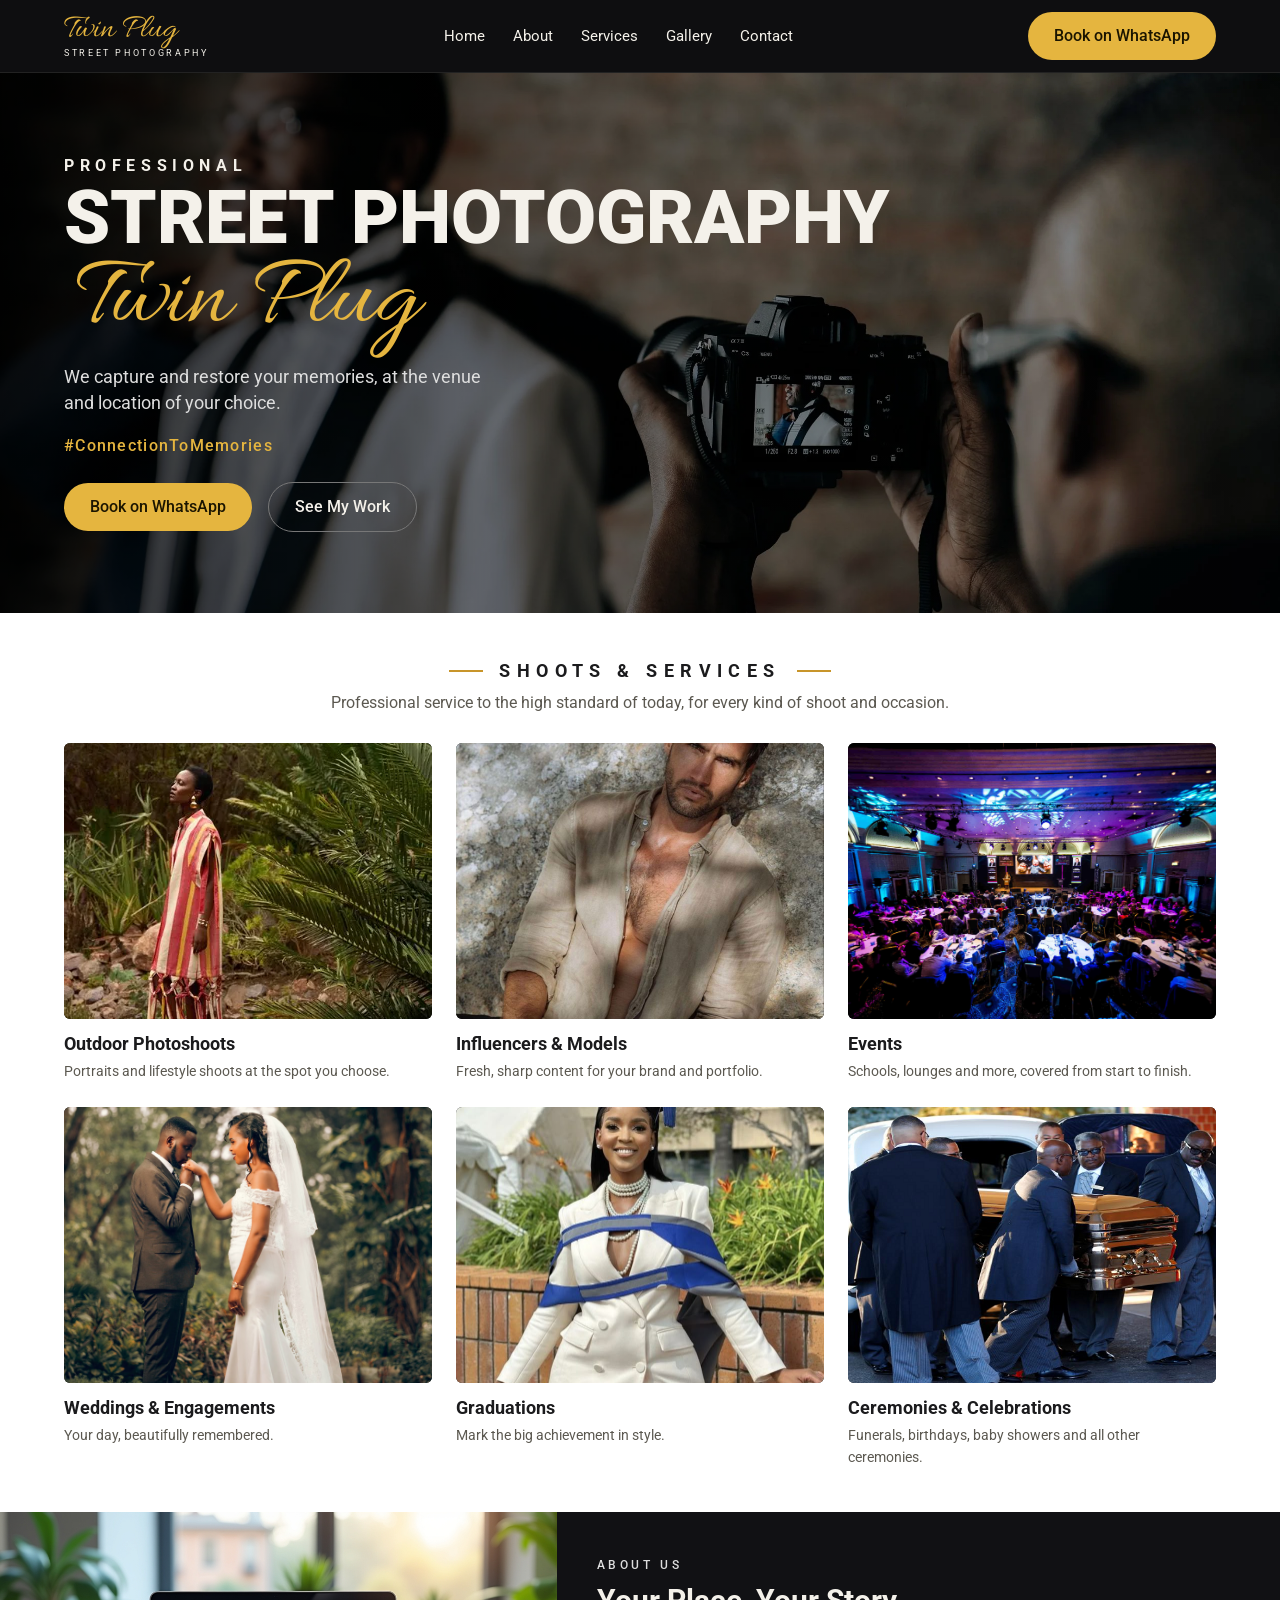
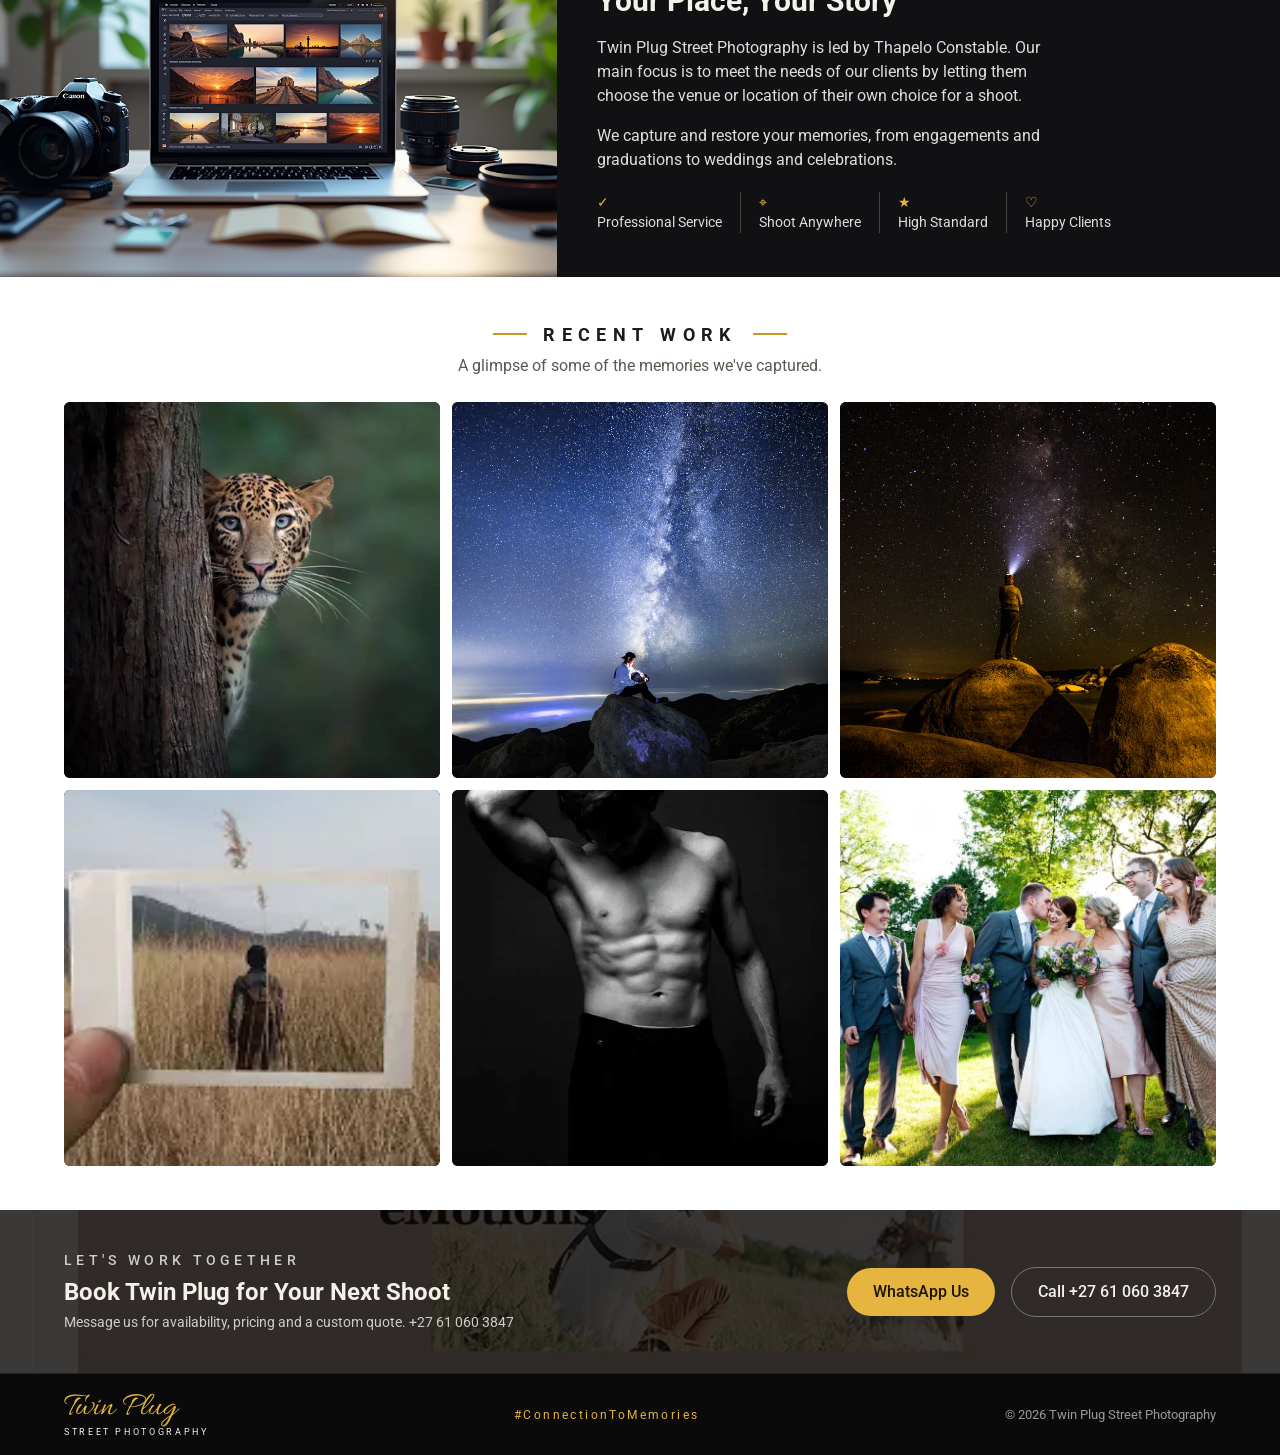
==== index.html @ e0d802ea "Rename iindex.html to index.html" ====
<!DOCTYPE html>
<html lang="en">
<head>
<meta charset="utf-8">
<meta name="viewport" content="width=device-width, initial-scale=1, viewport-fit=cover">
<title>Twin Plug Street Photography | #ConnectionToMemories</title>
<meta name="description" content="Twin Plug Street Photography: outdoor photoshoots, events, weddings, graduations and ceremonies at the venue of your choice.">
<link rel="stylesheet" href="https://fonts.googleapis.com/css2?family=Allura&family=Roboto:wght@400;500;700;900&display=swap">
<link rel="stylesheet" href="style.css">
</head>
<body>
<!-- Every <figure class="slot"> is an image space. Put your photo in the images/ folder with the file name shown in data-file. -->
<header><div class="wrap nav">
<a href="#home" class="logo" aria-label="Twin Plug Street Photography"><span class="script">Twin Plug</span><small>STREET PHOTOGRAPHY</small></a>
<button class="menu" aria-label="Menu" aria-expanded="false">Menu</button>
<nav id="nav"><ul>
<li><a href="#home">Home</a></li><li><a href="#about">About</a></li><li><a href="#services">Services</a></li><li><a href="#gallery">Gallery</a></li><li><a href="#contact">Contact</a></li>
</ul></nav>
<a class="btn" href="https://wa.me/27610603847?text=Hi%20Twin%20Plug%2C%20I%27d%20like%20to%20book%20a%20shoot." target="_blank" rel="noopener">Book on WhatsApp</a>
</div></header>

<section class="hero" id="home">
<figure class="slot hero-bg" data-file="hero.jpg"><img src="hero.jpg" alt="Twin Plug Street Photography at work"></figure>
<div class="wrap hero-text">
<p class="kicker">PROFESSIONAL</p>
<h1>STREET PHOTOGRAPHY</h1>
<span class="script">Twin Plug</span>
<p class="lead">We capture and restore your memories, at the venue and location of your choice.</p>
<p class="hash">#ConnectionToMemories</p>
<div class="cta-row"><a class="btn" href="https://wa.me/27610603847?text=Hi%20Twin%20Plug%2C%20I%27d%20like%20to%20book%20a%20shoot." target="_blank" rel="noopener">Book on WhatsApp</a><a class="btn ghost" href="#gallery">See My Work</a></div>
</div></section>

<section class="light" id="services"><div class="wrap">
<h2 class="title">SHOOTS &amp; SERVICES</h2>
<p class="sub">Professional service to the high standard of today, for every kind of shoot and occasion.</p>
<div class="cards">
<article class="card"><figure class="slot" data-file="service-outdoor.jpg"><img src="service-outdoor.jpg" alt="Outdoor photoshoot"></figure><h3>Outdoor Photoshoots</h3><p>Portraits and lifestyle shoots at the spot you choose.</p></article>
<article class="card"><figure class="slot" data-file="service-influencers.jpg"><img src="service-influencers.jpg" alt="Influencer and model shoot"></figure><h3>Influencers &amp; Models</h3><p>Fresh, sharp content for your brand and portfolio.</p></article>
<article class="card"><figure class="slot" data-file="service-events.jpg"><img src="service-events.jpg" alt="Event coverage"></figure><h3>Events</h3><p>Schools, lounges and more, covered from start to finish.</p></article>
<article class="card"><figure class="slot" data-file="service-weddings.jpg"><img src="service-weddings.jpg" alt="Wedding and engagement photos"></figure><h3>Weddings &amp; Engagements</h3><p>Your day, beautifully remembered.</p></article>
<article class="card"><figure class="slot" data-file="service-graduations.jpg"><img src="service-graduations.jpg" alt="Graduation photos"></figure><h3>Graduations</h3><p>Mark the big achievement in style.</p></article>
<article class="card"><figure class="slot" data-file="service-ceremonies.jpg"><img src="service-ceremonies.jpg" alt="Ceremony and celebration photos"></figure><h3>Ceremonies &amp; Celebrations</h3><p>Funerals, birthdays, baby showers and all other ceremonies.</p></article>
</div></div></section>

<section id="about">
<figure class="slot about-img" data-file="about.jpg"><img src="about.jpg" alt="Thapelo Constable, photographer"></figure>
<div class="about-body">
<p class="eyebrow">ABOUT US</p>
<h2>Your Place, Your Story</h2>
<p>Twin Plug Street Photography is led by Thapelo Constable. Our main focus is to meet the needs of our clients by letting them choose the venue or location of their own choice for a shoot.</p>
<p>We capture and restore your memories, from engagements and graduations to weddings and celebrations.</p>
<div class="feat"><div><b>✓</b>Professional Service</div><div><b>⌖</b>Shoot Anywhere</div><div><b>★</b>High Standard</div><div><b>♡</b>Happy Clients</div></div>
</div></section>

<section class="light" id="gallery"><div class="wrap">
<h2 class="title">RECENT WORK</h2>
<p class="sub">A glimpse of some of the memories we've captured.</p>
<div class="tiles">
<figure class="slot" data-file="gallery-1.jpg"><img src="gallery-1.jpg" alt="Gallery photo 1"></figure>
<figure class="slot" data-file="gallery-2.jpg"><img src="gallery-2.jpg" alt="Gallery photo 2"></figure>
<figure class="slot" data-file="gallery-3.jpg"><img src="gallery-3.jpg" alt="Gallery photo 3"></figure>
<figure class="slot" data-file="gallery-4.jpg"><img src="gallery-4.jpg" alt="Gallery photo 4"></figure>
<figure class="slot" data-file="gallery-5.jpg"><img src="gallery-5.jpg" alt="Gallery photo 5"></figure>
<figure class="slot" data-file="gallery-6.jpg"><img src="gallery-6.jpg" alt="Gallery photo 6"></figure>
</div></div></section>

<section id="contact">
<figure class="slot cta-bg" data-file="contact-bg.jpg"><img src="contact-bg.jpg" alt=""></figure>
<div class="wrap book">
<div><p class="eyebrow">LET'S WORK TOGETHER</p><h2>Book Twin Plug for Your Next Shoot</h2><p>Message us for availability, pricing and a custom quote. +27 61 060 3847</p></div>
<div class="cta-row"><a class="btn" href="https://wa.me/27610603847?text=Hi%20Twin%20Plug%2C%20I%27d%20like%20a%20quote." target="_blank" rel="noopener">WhatsApp Us</a><a class="btn ghost" href="tel:+27610603847">Call +27 61 060 3847</a></div>
</div></section>

<footer><div class="wrap foot">
<a href="#home" class="logo"><span class="script">Twin Plug</span><small>STREET PHOTOGRAPHY</small></a>
<div class="tag">#ConnectionToMemories</div>
<p class="copy">&copy; <span id="year">2026</span> Twin Plug Street Photography</p>
</div></footer>
<script src="script.js"></script>
</body>
</html>
---- style.css ----
:root{--bg:#0f0f11;--gold:#e5b53f;--gold2:#c8952a;--text:#f4f1ea;--light:#fff;--ink2:#5b5850;box-sizing:border-box;padding-top:env(safe-area-inset-top,0px);padding-bottom:env(safe-area-inset-bottom,0px)}
html{scroll-behavior:smooth;scroll-padding-top:80px}
*,*::before,*::after{box-sizing:inherit}
body{margin:0;background:var(--bg);color:var(--text);font-family:Roboto,Arial,sans-serif;line-height:1.5}
a{color:inherit;text-decoration:none}
a:focus-visible,button:focus-visible{outline:2px solid var(--gold);outline-offset:3px}
h1,h2,h3,p{margin-top:0}
.script{font-family:Allura,"Brush Script MT",cursive;color:var(--gold)}
.wrap{max-width:1200px;margin:0 auto;padding:0 24px}

/* Image slots: shows a dashed placeholder until the image file exists */
.slot{position:relative;margin:0;overflow:hidden;background:#1c1c1f;border-radius:6px}
.slot img{position:absolute;inset:0;width:100%;height:100%;object-fit:cover;display:block}
.slot.empty img{display:none}
.slot.empty::before{content:"Add image\A" attr(data-file);white-space:pre;position:absolute;inset:10px;display:grid;place-items:center;text-align:center;border:2px dashed var(--gold2);border-radius:6px;color:var(--gold);font-size:.8rem;letter-spacing:.05em}

header{position:sticky;top:0;z-index:10;background:rgba(15,15,17,.95);backdrop-filter:blur(8px);border-bottom:1px solid #222}
.nav{display:flex;align-items:center;justify-content:space-between;gap:16px;height:72px}
.logo{display:flex;flex-direction:column;line-height:1}
.logo .script{font-size:2.1rem}
.logo small{font-size:.55rem;letter-spacing:.3em;margin-top:2px}
nav ul{display:flex;gap:28px;list-style:none;margin:0;padding:0}
nav a{font-size:.95rem;padding:6px 0;border-bottom:2px solid transparent}
nav a:hover{border-color:var(--gold);color:var(--gold)}
.btn{display:inline-flex;align-items:center;gap:8px;background:var(--gold);color:#1b1500;font-weight:500;padding:12px 26px;border-radius:99px;border:0;cursor:pointer;font-size:1rem}
.btn:hover{background:#f0c44f}
.btn.ghost{background:transparent;color:var(--text);border:1px solid #777}
.btn.ghost:hover{border-color:var(--gold);color:var(--gold)}
.menu{display:none;background:none;border:1px solid #444;color:var(--text);border-radius:8px;padding:8px 12px}
.cta-row{display:flex;flex-wrap:wrap;gap:16px;align-items:center;margin-top:24px}

.hero{position:relative;min-height:540px;display:flex;align-items:center;overflow:hidden;background:#0b0b0c}
.hero-bg{position:absolute;inset:0;border-radius:0}
.hero::after{content:"";position:absolute;inset:0;background:linear-gradient(90deg,rgba(0,0,0,.85),rgba(0,0,0,.35) 60%,rgba(0,0,0,.1))}
.hero-text{position:relative;z-index:2;padding-top:56px;padding-bottom:56px;width:100%}
.kicker{letter-spacing:.35em;font-weight:700;margin:0}
.hero h1{margin:4px 0 0;font-size:clamp(2.4rem,7vw,4.6rem);font-weight:900;line-height:1}
.hero .script{display:block;font-size:clamp(3.6rem,10vw,6.4rem);line-height:.9;margin:0 0 16px 12px}
.lead{max-width:440px;color:#ddd;font-size:1.1rem}
.hash{color:var(--gold);font-weight:500;letter-spacing:.08em;margin:0}

.light{background:var(--light);color:#1b1b1d}
.title{display:flex;align-items:center;justify-content:center;gap:16px;margin:0;letter-spacing:.35em;font-size:1.15rem;font-weight:700;text-align:center}
.title::before,.title::after{content:"";width:34px;height:2px;background:var(--gold2);flex:none}
.sub{text-align:center;color:var(--ink2);margin:6px 0 0}
#services{padding:44px 0}
.cards{display:grid;grid-template-columns:repeat(3,1fr);gap:24px;margin-top:28px}
.card .slot{aspect-ratio:4/3}
.card h3{margin:12px 0 4px;font-size:1.1rem}
.card p{margin:0;font-size:.9rem;color:var(--ink2)}

#about{background:#111114;display:grid;grid-template-columns:minmax(0,1fr) minmax(0,1.3fr)}
.about-img{min-height:340px;border-radius:0}
.about-body{padding:44px 40px}
.about-body h2{margin:4px 0 12px;font-size:1.9rem}
.about-body p{max-width:480px;color:#ddd}
.eyebrow{color:var(--gold);letter-spacing:.3em;font-size:.75rem;font-weight:500;margin:0}
.feat{display:flex;flex-wrap:wrap;gap:12px 0;margin-top:20px}
.feat div{padding:0 18px;border-left:1px solid #444;font-size:.85rem;color:#ddd}
.feat div:first-child{border:0;padding-left:0}
.feat b{display:block;color:var(--gold);font-weight:500}

#gallery{padding:44px 0}
.tiles{display:grid;grid-template-columns:repeat(3,1fr);gap:12px;margin-top:24px}
.tiles .slot{aspect-ratio:1}

#contact{position:relative;background:#0d0b09;overflow:hidden}
.cta-bg{position:absolute;inset:0;border-radius:0}
#contact::after{content:"";position:absolute;inset:0;background:rgba(10,8,5,.8)}
.book{position:relative;z-index:2;display:flex;align-items:center;justify-content:space-between;gap:20px;flex-wrap:wrap;padding:40px 24px}
.book h2{margin:2px 0;font-size:1.5rem}
.book p{margin:0;font-size:.9rem;color:#ccc}
.book .cta-row{margin:0}

footer{background:#0a0a0b;border-top:1px solid #222}
.foot{display:flex;align-items:center;justify-content:space-between;gap:16px;flex-wrap:wrap;padding:18px 24px}
.foot .tag{color:var(--gold);letter-spacing:.2em;font-size:.75rem}
.copy{margin:0;font-size:.8rem;color:#999}

@media(max-width:1000px){.cards{grid-template-columns:repeat(2,1fr)}#about{grid-template-columns:1fr}.about-img{min-height:260px}}
@media(max-width:760px){nav{display:none;position:absolute;top:72px;left:0;right:0;background:var(--bg);padding:12px 24px;border-bottom:1px solid #222}nav.open{display:block}nav ul{flex-direction:column;gap:6px}.menu{display:block}.nav>.btn{display:none}.cards{grid-template-columns:1fr}.tiles{grid-template-columns:repeat(2,1fr)}.about-body{padding:28px 24px}.hero{min-height:460px}}
@media(prefers-reduced-motion:reduce){html{scroll-behavior:auto}}
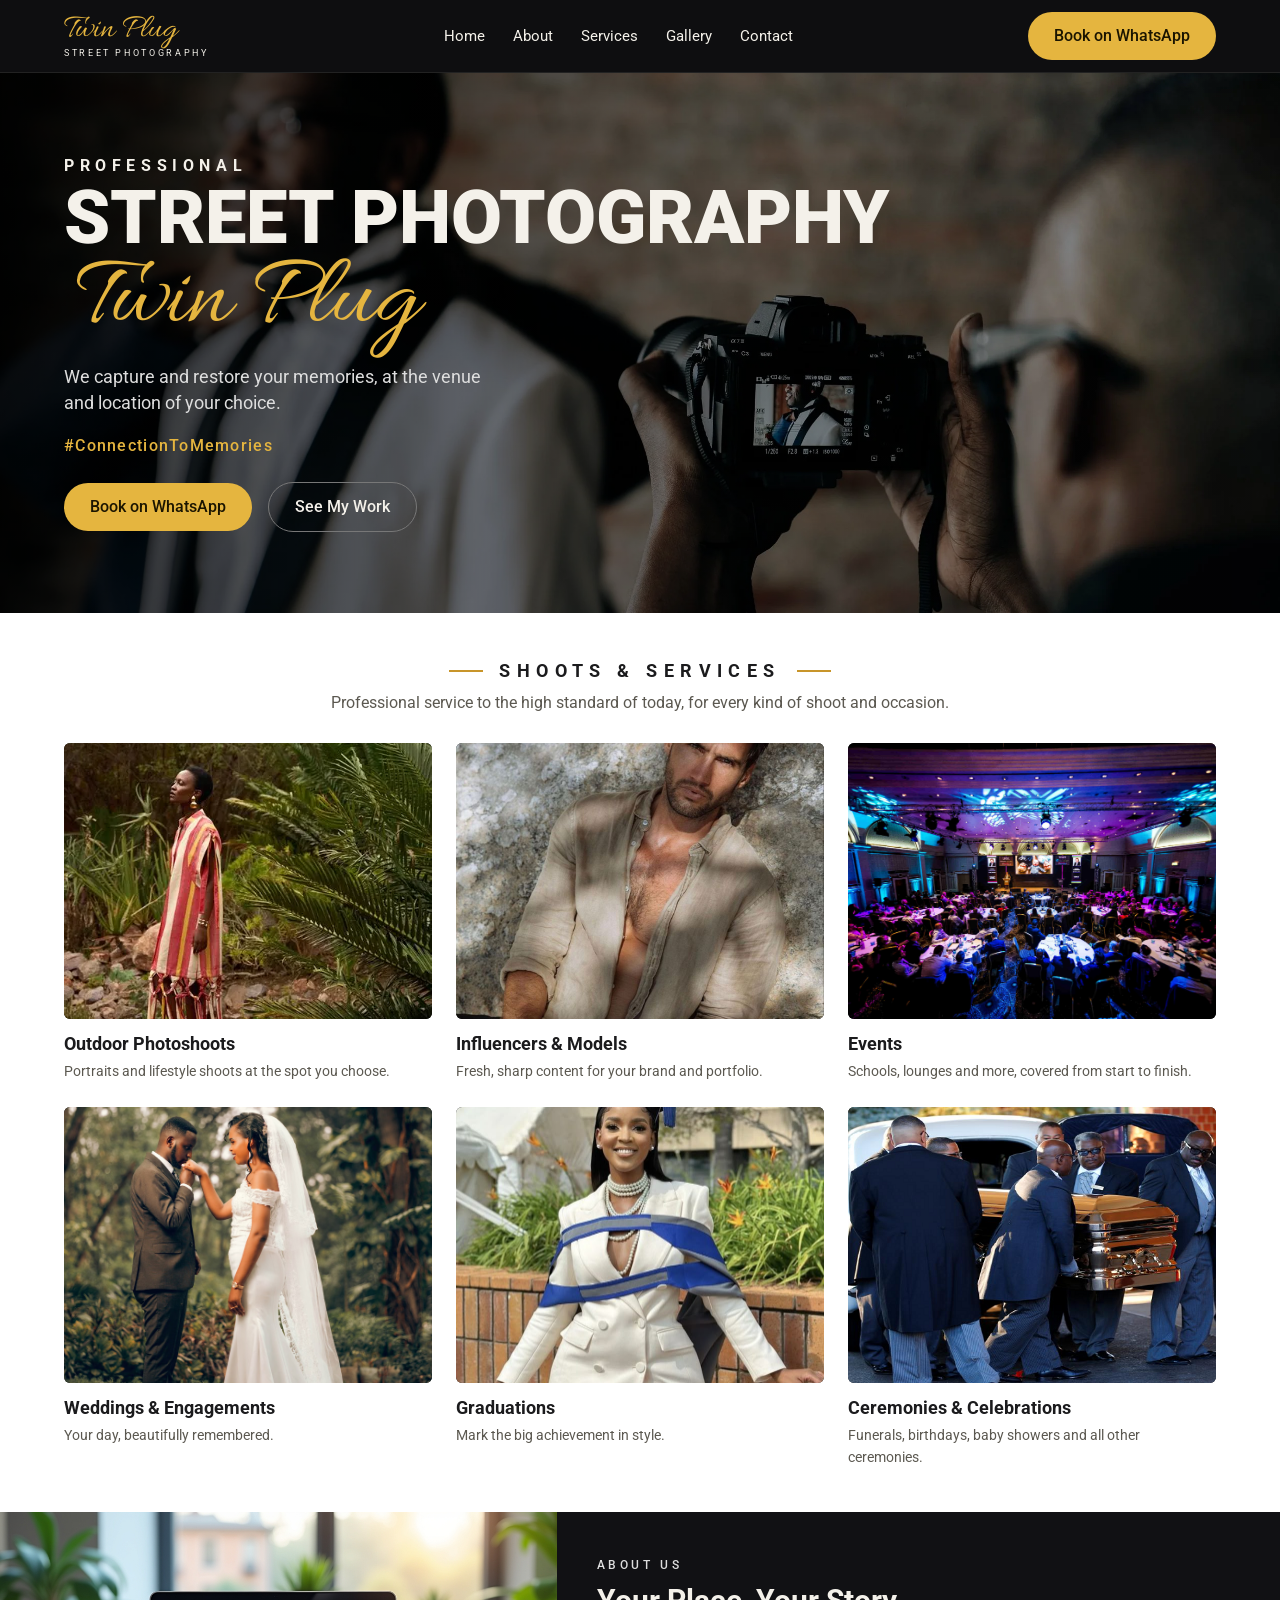
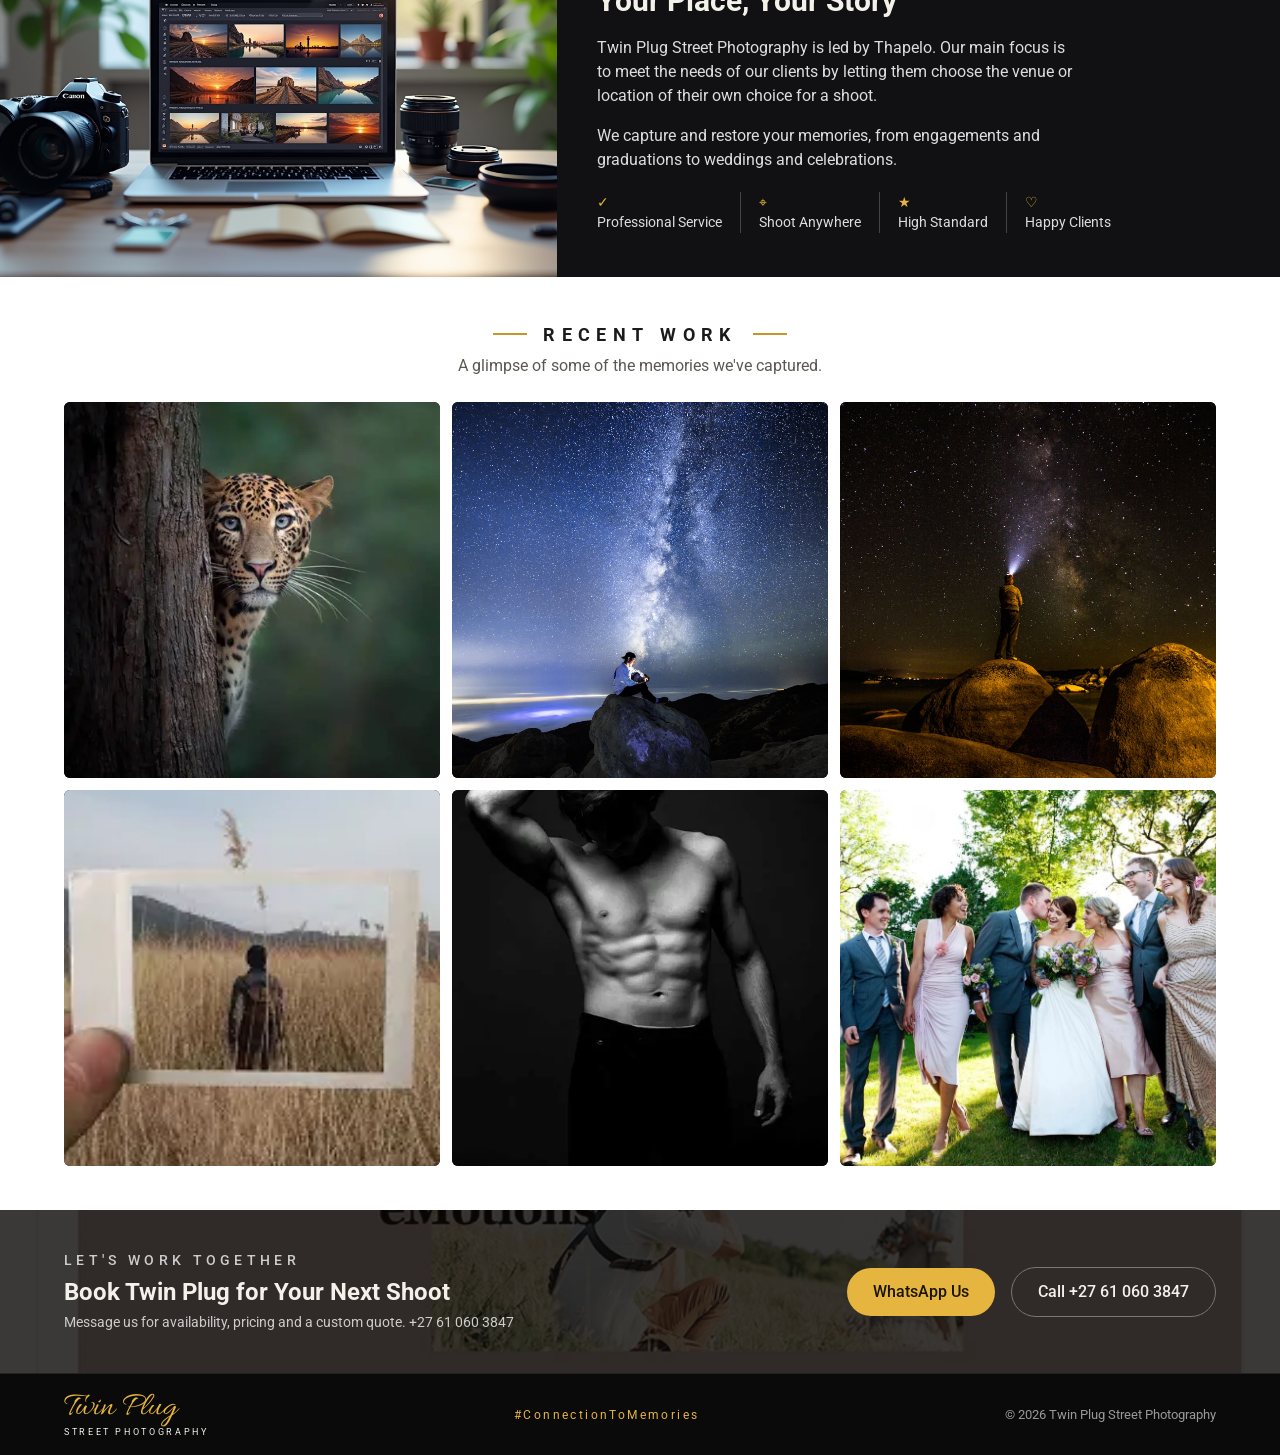
==== commit c751c135: "Thapelo Constable to Thapelo" ====
--- a/index.html
+++ b/index.html
@@ -47,7 +47,7 @@
 <div class="about-body">
 <p class="eyebrow">ABOUT US</p>
 <h2>Your Place, Your Story</h2>
-<p>Twin Plug Street Photography is led by Thapelo Constable. Our main focus is to meet the needs of our clients by letting them choose the venue or location of their own choice for a shoot.</p>
+<p>Twin Plug Street Photography is led by Thapelo. Our main focus is to meet the needs of our clients by letting them choose the venue or location of their own choice for a shoot.</p>
 <p>We capture and restore your memories, from engagements and graduations to weddings and celebrations.</p>
 <div class="feat"><div><b>✓</b>Professional Service</div><div><b>⌖</b>Shoot Anywhere</div><div><b>★</b>High Standard</div><div><b>♡</b>Happy Clients</div></div>
 </div></section>
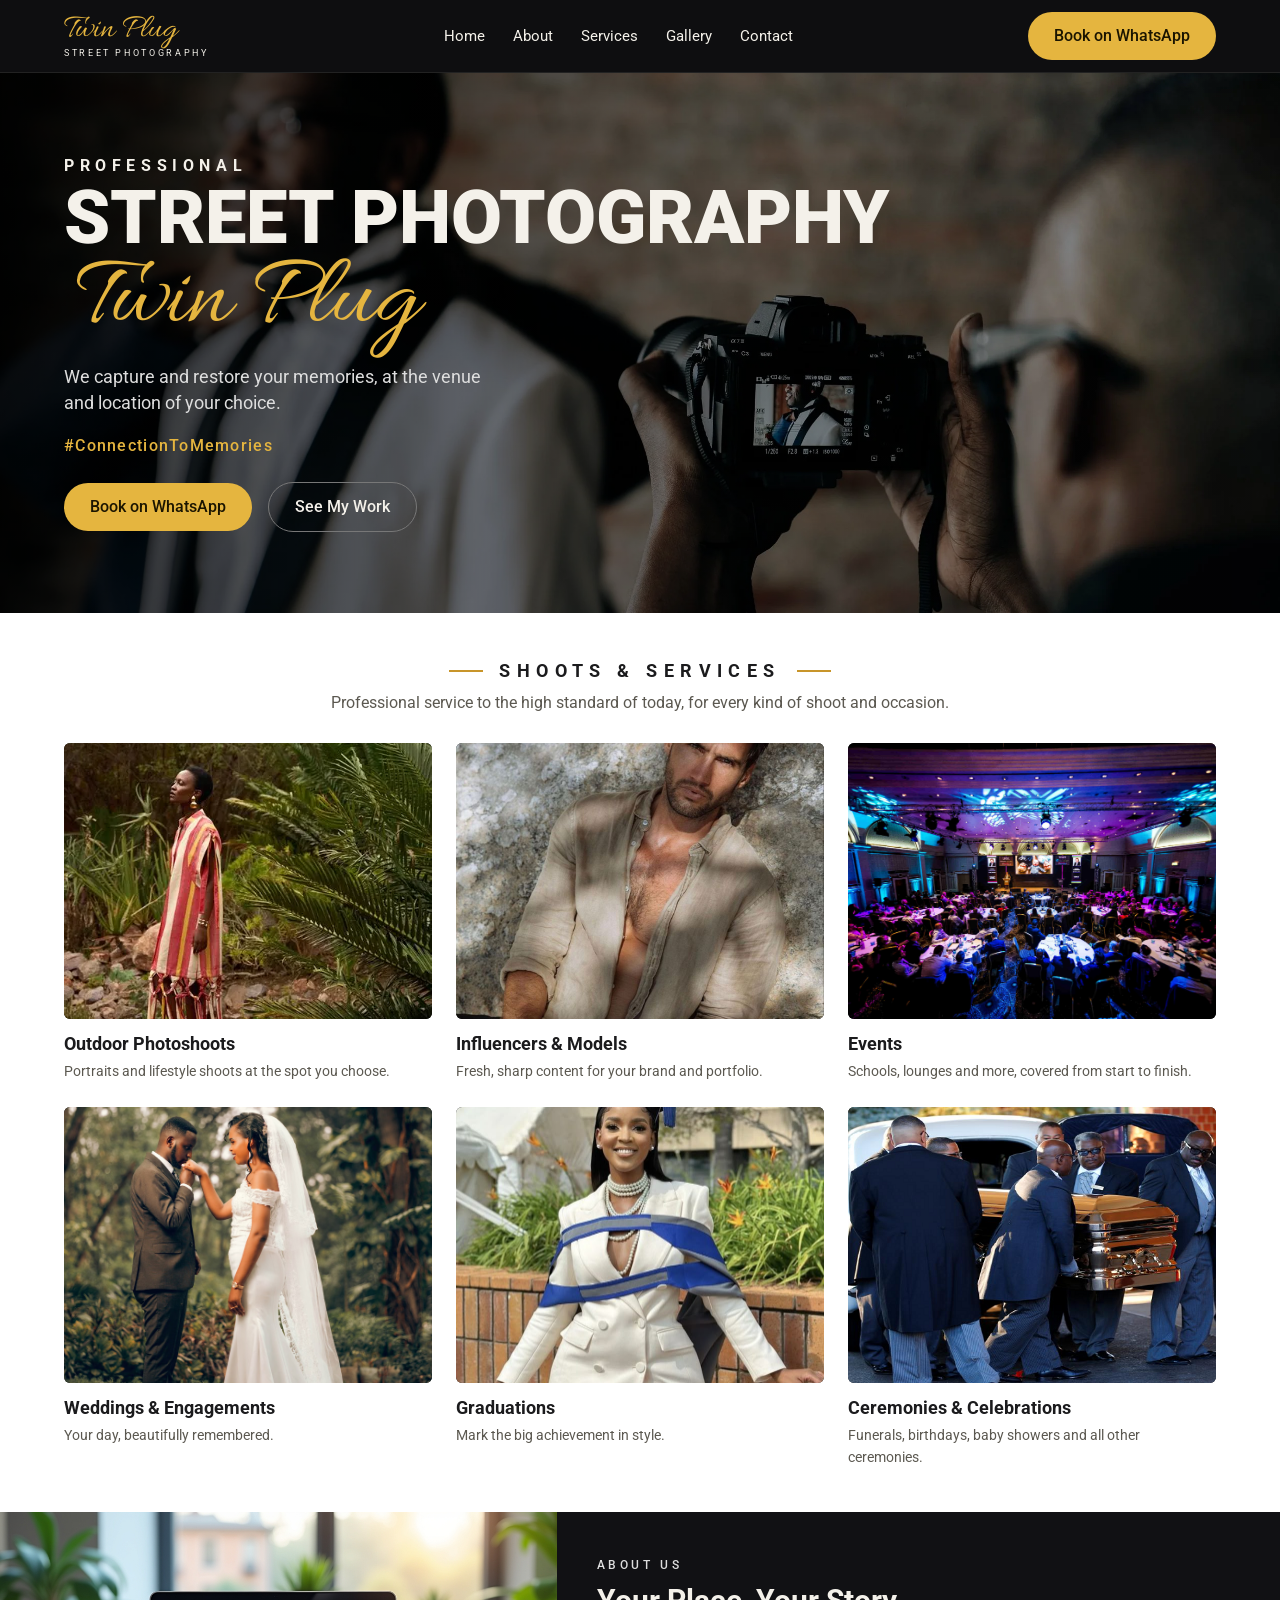
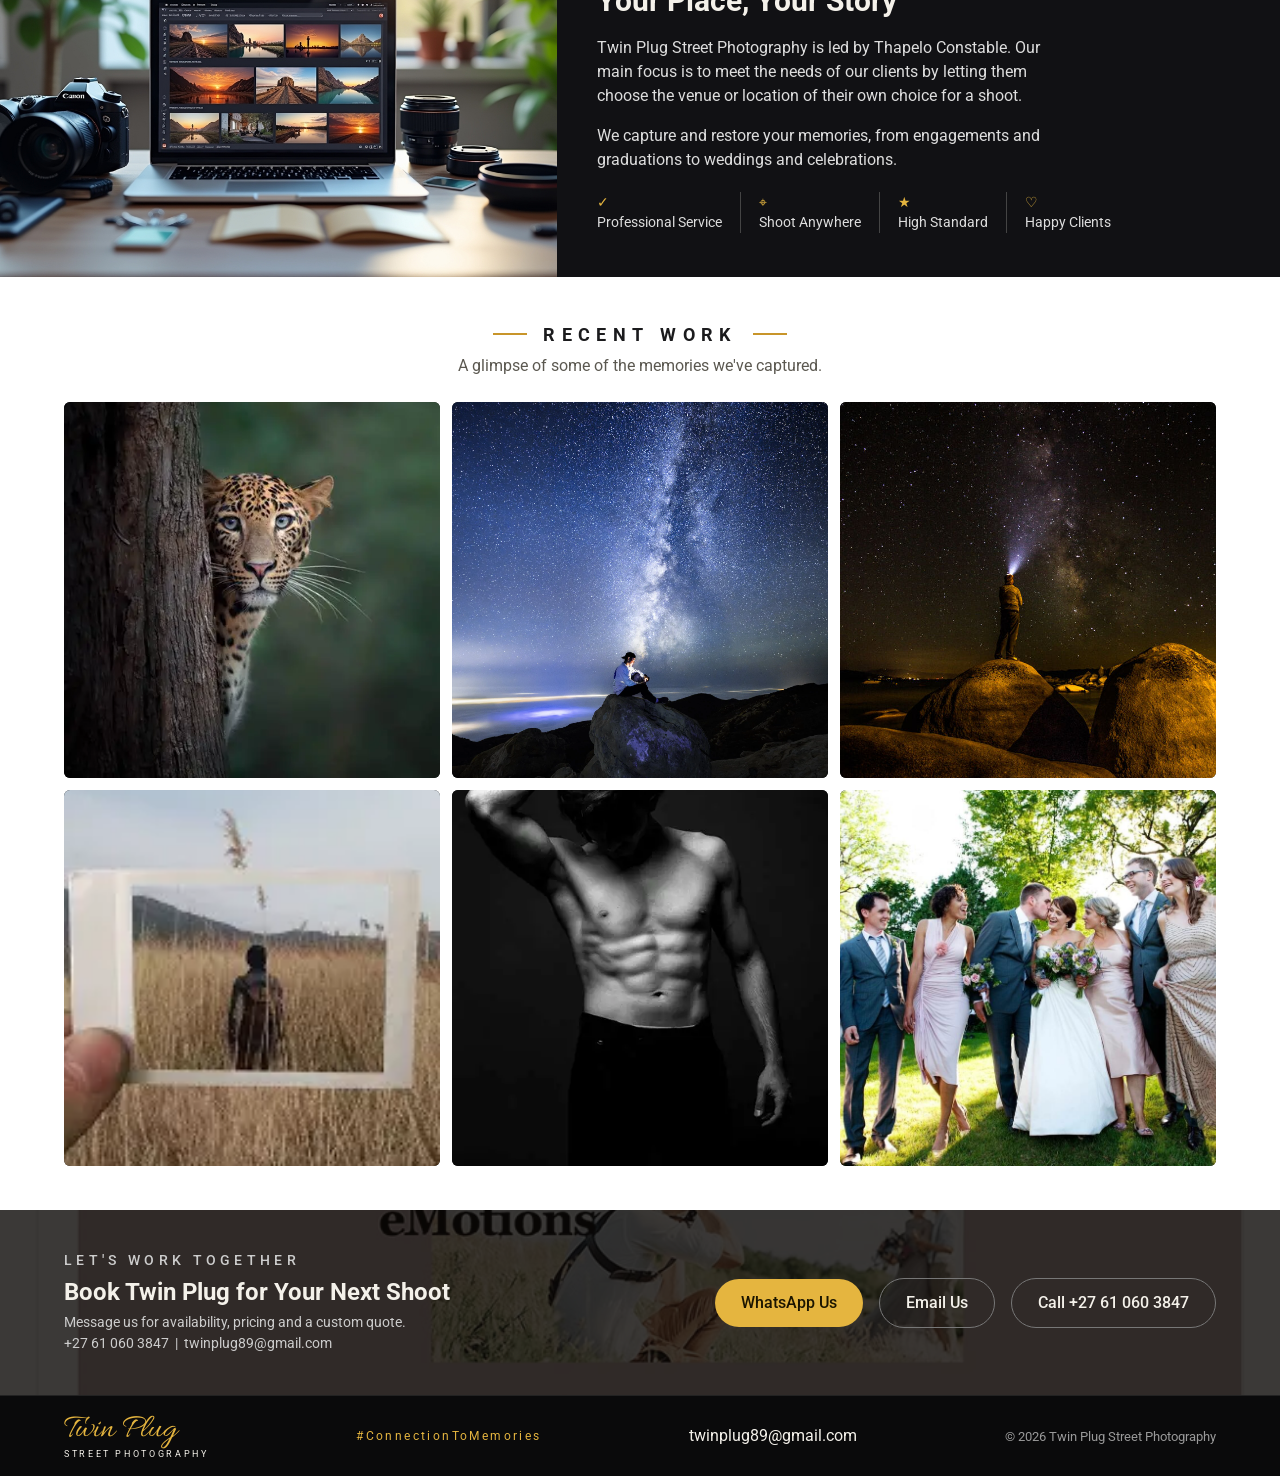
==== commit f3691c62: "update the email" ====
--- a/index.html
+++ b/index.html
@@ -47,7 +47,7 @@
 <div class="about-body">
 <p class="eyebrow">ABOUT US</p>
 <h2>Your Place, Your Story</h2>
-<p>Twin Plug Street Photography is led by Thapelo. Our main focus is to meet the needs of our clients by letting them choose the venue or location of their own choice for a shoot.</p>
+<p>Twin Plug Street Photography is led by Thapelo Constable. Our main focus is to meet the needs of our clients by letting them choose the venue or location of their own choice for a shoot.</p>
 <p>We capture and restore your memories, from engagements and graduations to weddings and celebrations.</p>
 <div class="feat"><div><b>✓</b>Professional Service</div><div><b>⌖</b>Shoot Anywhere</div><div><b>★</b>High Standard</div><div><b>♡</b>Happy Clients</div></div>
 </div></section>
@@ -67,13 +67,14 @@
 <section id="contact">
 <figure class="slot cta-bg" data-file="contact-bg.jpg"><img src="contact-bg.jpg" alt=""></figure>
 <div class="wrap book">
-<div><p class="eyebrow">LET'S WORK TOGETHER</p><h2>Book Twin Plug for Your Next Shoot</h2><p>Message us for availability, pricing and a custom quote. +27 61 060 3847</p></div>
-<div class="cta-row"><a class="btn" href="https://wa.me/27610603847?text=Hi%20Twin%20Plug%2C%20I%27d%20like%20a%20quote." target="_blank" rel="noopener">WhatsApp Us</a><a class="btn ghost" href="tel:+27610603847">Call +27 61 060 3847</a></div>
+<div><p class="eyebrow">LET'S WORK TOGETHER</p><h2>Book Twin Plug for Your Next Shoot</h2><p>Message us for availability, pricing and a custom quote.</p><p class="contact-lines">+27 61 060 3847 &nbsp;|&nbsp; <a class="mail" href="mailto:twinplug89@gmail.com">twinplug89@gmail.com</a></p></div>
+<div class="cta-row"><a class="btn" href="https://wa.me/27610603847?text=Hi%20Twin%20Plug%2C%20I%27d%20like%20a%20quote." target="_blank" rel="noopener">WhatsApp Us</a><a class="btn ghost" href="mailto:twinplug89@gmail.com?subject=Shoot%20Enquiry%20-%20Twin%20Plug&amp;body=Hi%20Twin%20Plug%2C%0A%0AI%27d%20like%20to%20enquire%20about%20a%20shoot.%0A%0ADate%3A%0ALocation%3A%0AType%20of%20shoot%3A%0A">Email Us</a><a class="btn ghost" href="tel:+27610603847">Call +27 61 060 3847</a></div>
 </div></section>
 
 <footer><div class="wrap foot">
 <a href="#home" class="logo"><span class="script">Twin Plug</span><small>STREET PHOTOGRAPHY</small></a>
 <div class="tag">#ConnectionToMemories</div>
+<a class="mail foot-mail" href="mailto:twinplug89@gmail.com">twinplug89@gmail.com</a>
 <p class="copy">&copy; <span id="year">2026</span> Twin Plug Street Photography</p>
 </div></footer>
 <script src="script.js"></script>
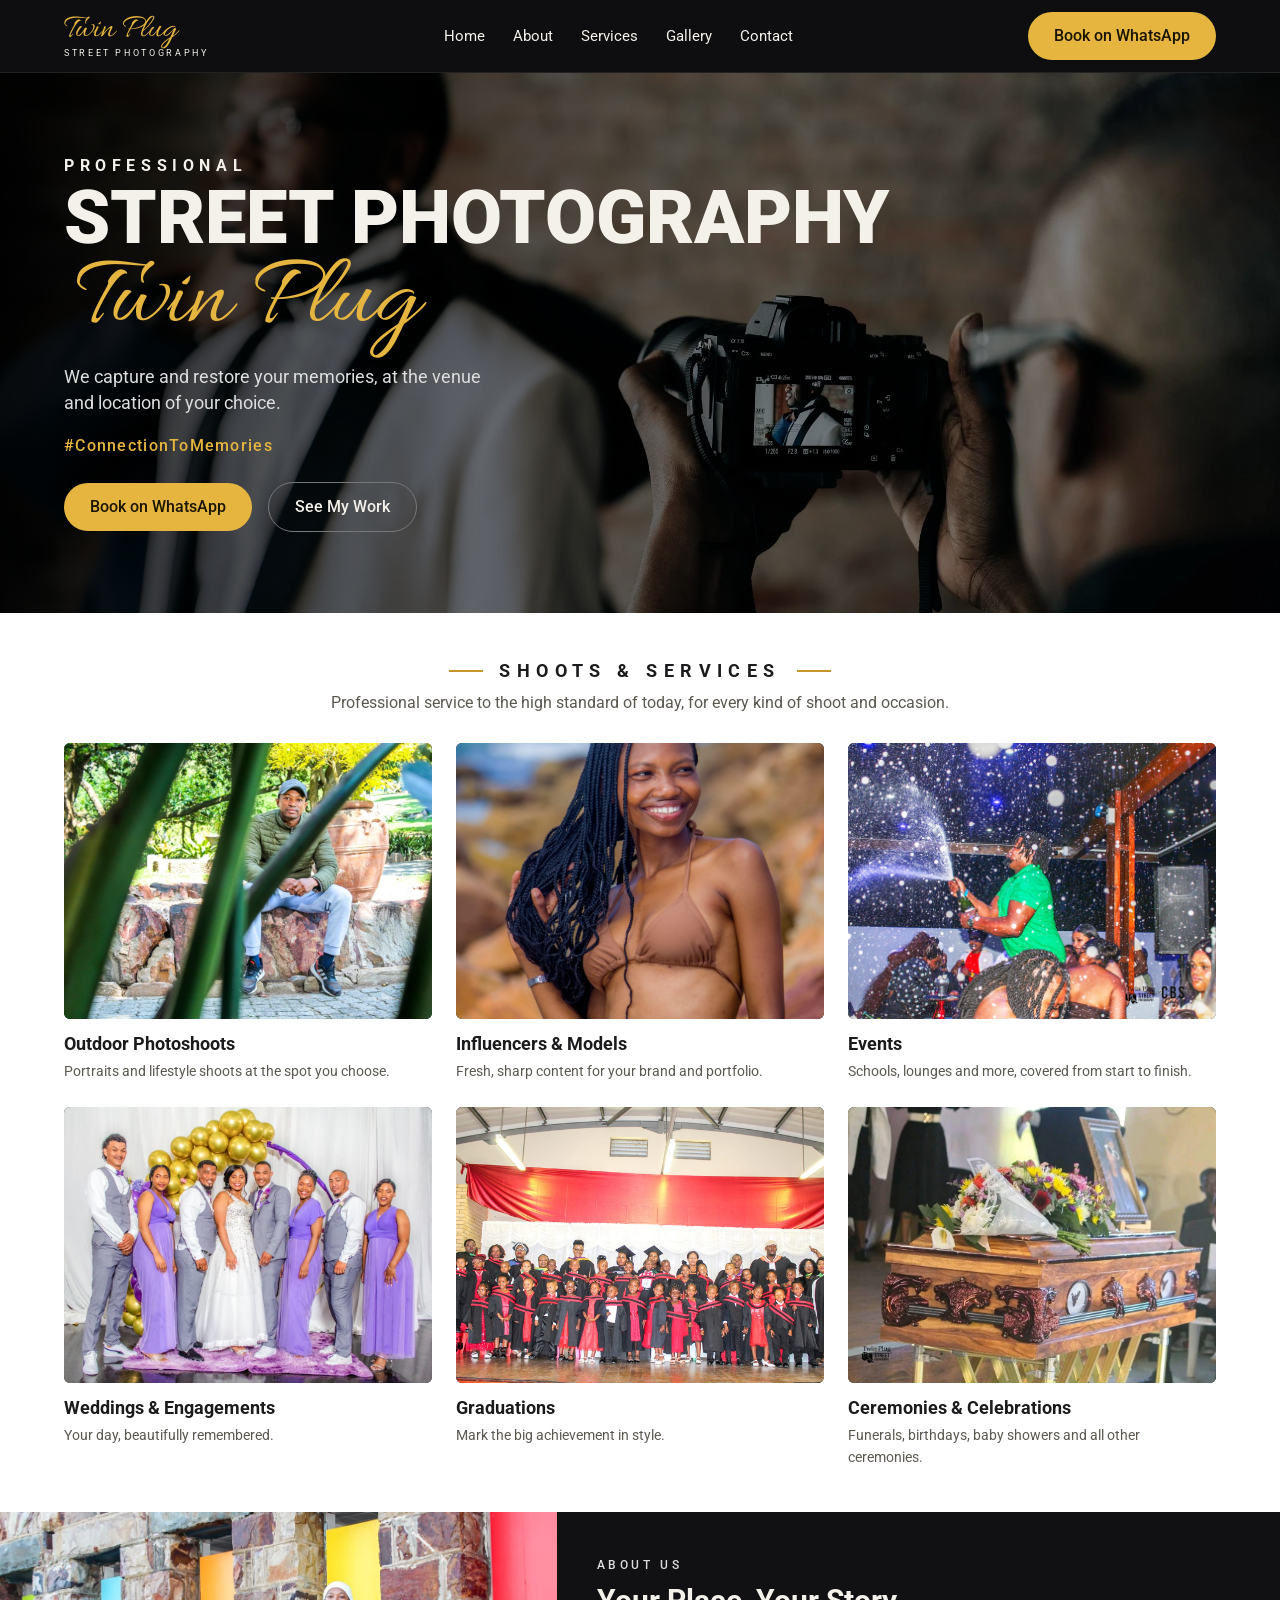
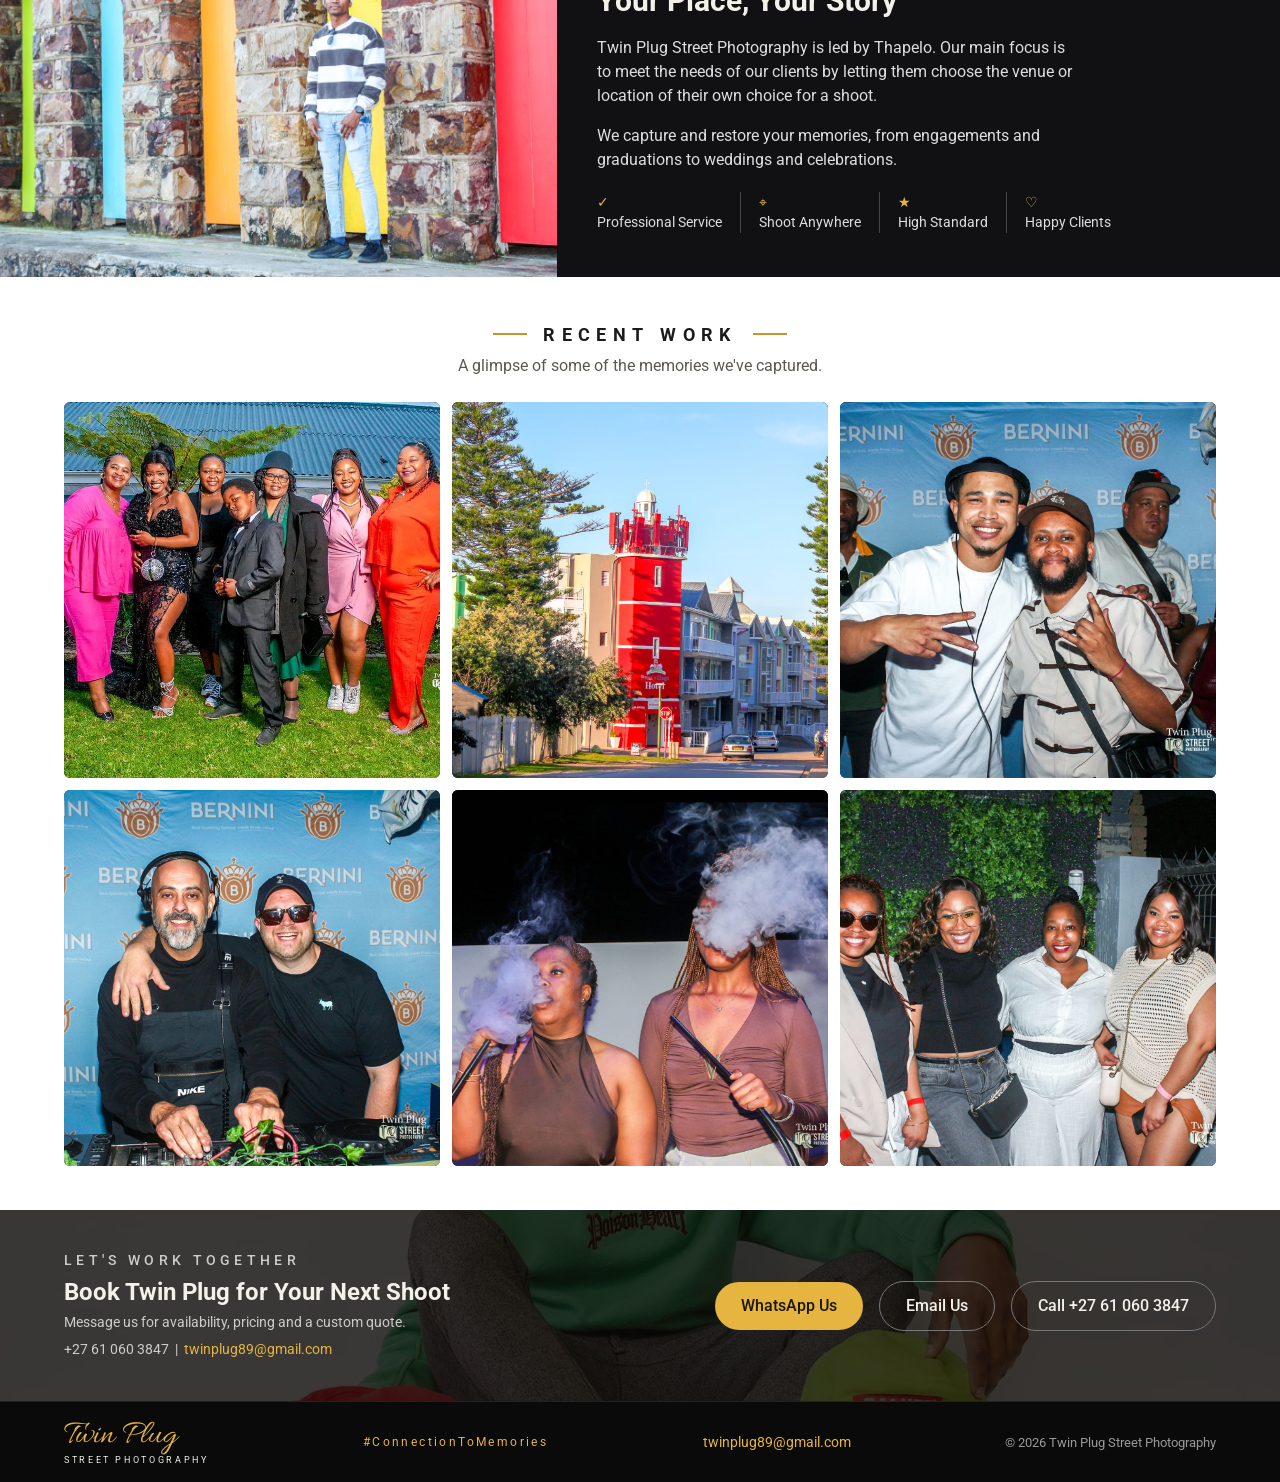
==== commit 0c6c6bae: "Fix HTML encoding issues in index.html" ====
--- a/index.html
+++ b/index.html
@@ -47,7 +47,7 @@
 <div class="about-body">
 <p class="eyebrow">ABOUT US</p>
 <h2>Your Place, Your Story</h2>
-<p>Twin Plug Street Photography is led by Thapelo Constable. Our main focus is to meet the needs of our clients by letting them choose the venue or location of their own choice for a shoot.</p>
+<p>Twin Plug Street Photography is led by Thapelo. Our main focus is to meet the needs of our clients by letting them choose the venue or location of their own choice for a shoot.</p>
 <p>We capture and restore your memories, from engagements and graduations to weddings and celebrations.</p>
 <div class="feat"><div><b>✓</b>Professional Service</div><div><b>⌖</b>Shoot Anywhere</div><div><b>★</b>High Standard</div><div><b>♡</b>Happy Clients</div></div>
 </div></section>
--- a/style.css
+++ b/style.css
@@ -71,12 +71,18 @@
 .book h2{margin:2px 0;font-size:1.5rem}
 .book p{margin:0;font-size:.9rem;color:#ccc}
 .book .cta-row{margin:0}
+.book .contact-lines{margin-top:6px}
+
+/* Email links */
+.mail{color:var(--gold);border-bottom:1px solid transparent;word-break:break-word}
+.mail:hover{border-bottom-color:var(--gold)}
 
 footer{background:#0a0a0b;border-top:1px solid #222}
 .foot{display:flex;align-items:center;justify-content:space-between;gap:16px;flex-wrap:wrap;padding:18px 24px}
 .foot .tag{color:var(--gold);letter-spacing:.2em;font-size:.75rem}
+.foot-mail{font-size:.85rem}
 .copy{margin:0;font-size:.8rem;color:#999}
 
 @media(max-width:1000px){.cards{grid-template-columns:repeat(2,1fr)}#about{grid-template-columns:1fr}.about-img{min-height:260px}}
-@media(max-width:760px){nav{display:none;position:absolute;top:72px;left:0;right:0;background:var(--bg);padding:12px 24px;border-bottom:1px solid #222}nav.open{display:block}nav ul{flex-direction:column;gap:6px}.menu{display:block}.nav>.btn{display:none}.cards{grid-template-columns:1fr}.tiles{grid-template-columns:repeat(2,1fr)}.about-body{padding:28px 24px}.hero{min-height:460px}}
-@media(prefers-reduced-motion:reduce){html{scroll-behavior:auto}}+@media(max-width:760px){nav{display:none;position:absolute;top:72px;left:0;right:0;background:var(--bg);padding:12px 24px;border-bottom:1px solid #222}nav.open{display:block}nav ul{flex-direction:column;gap:6px}.menu{display:block}.nav>.btn{display:none}.cards{grid-template-columns:1fr}.tiles{grid-template-columns:repeat(2,1fr)}.about-body{padding:28px 24px}.hero{min-height:460px}.foot{flex-direction:column;align-items:flex-start}}
+@media(prefers-reduced-motion:reduce){html{scroll-behavior:auto}}
